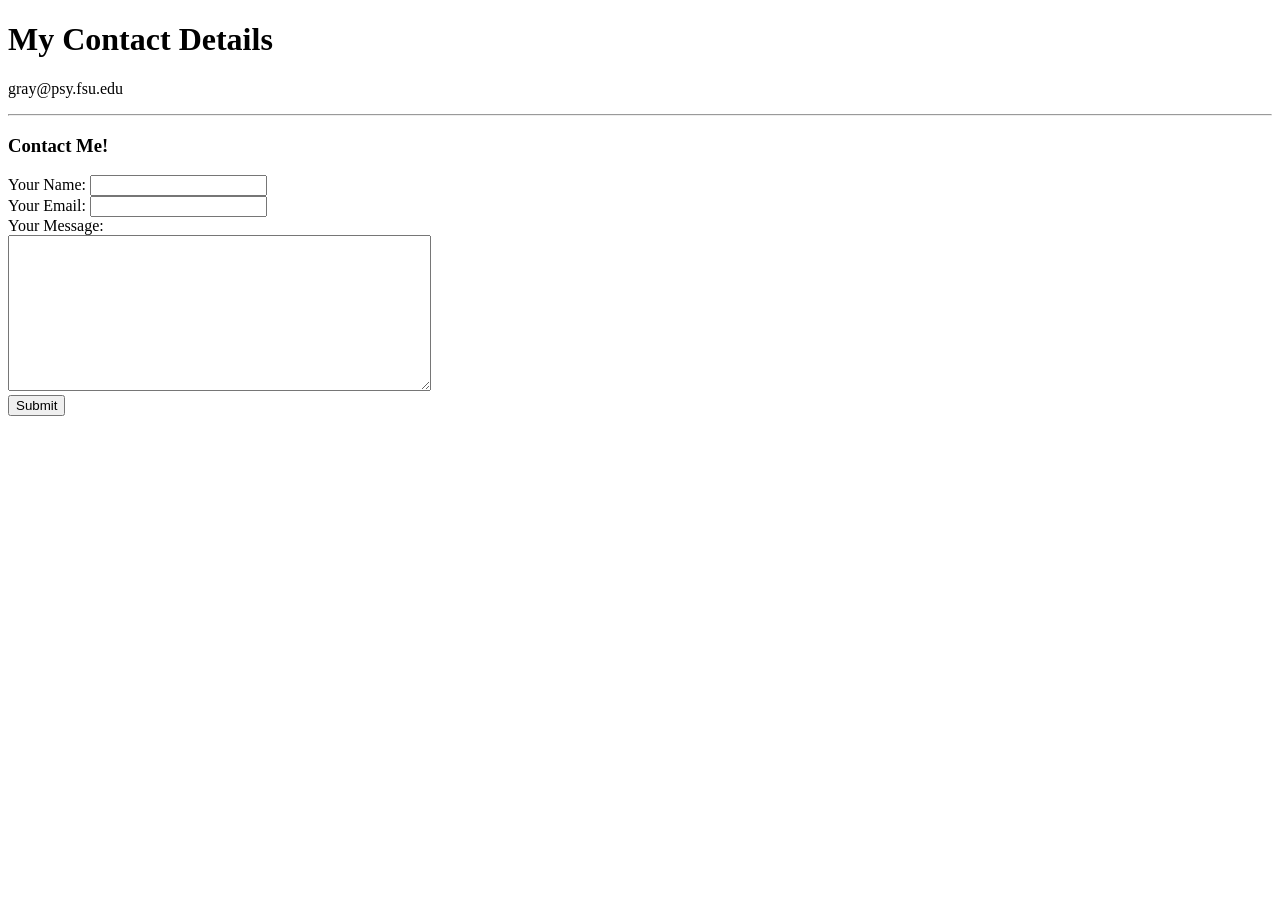
==== contact-me.html @ 5256b27b "Added Initial Resume Website Files" ====
<!DOCTYPE html>
<html lang="en" dir="ltr">
  <head>
    <meta charset="utf-8">
    <title>Nick's Contact Info</title>
  </head>
  <body>
    <h1>My Contact Details</h1>
    <p>gray@psy.fsu.edu</p>
    <!--<p>555-555-5555</p>-->
    <hr>

    <h3>Contact Me!</h3>
    <form action="mailto:gray@psy.fsu.edu" method="post" enctype="text/plain">
      <label for="">Your Name:</label>
      <input type="text" name="yourName" value="">
      <br>
      <label for="">Your Email:</label>
      <input type="email" name="yourEmail" value="">
      <br>
      <label for="">Your Message:</label>
      <br>
      <textarea name="yourMessage" rows="10" cols="50"></textarea>
      <br>
      <input type="submit" name="">
    </form>
  </body>
</html>
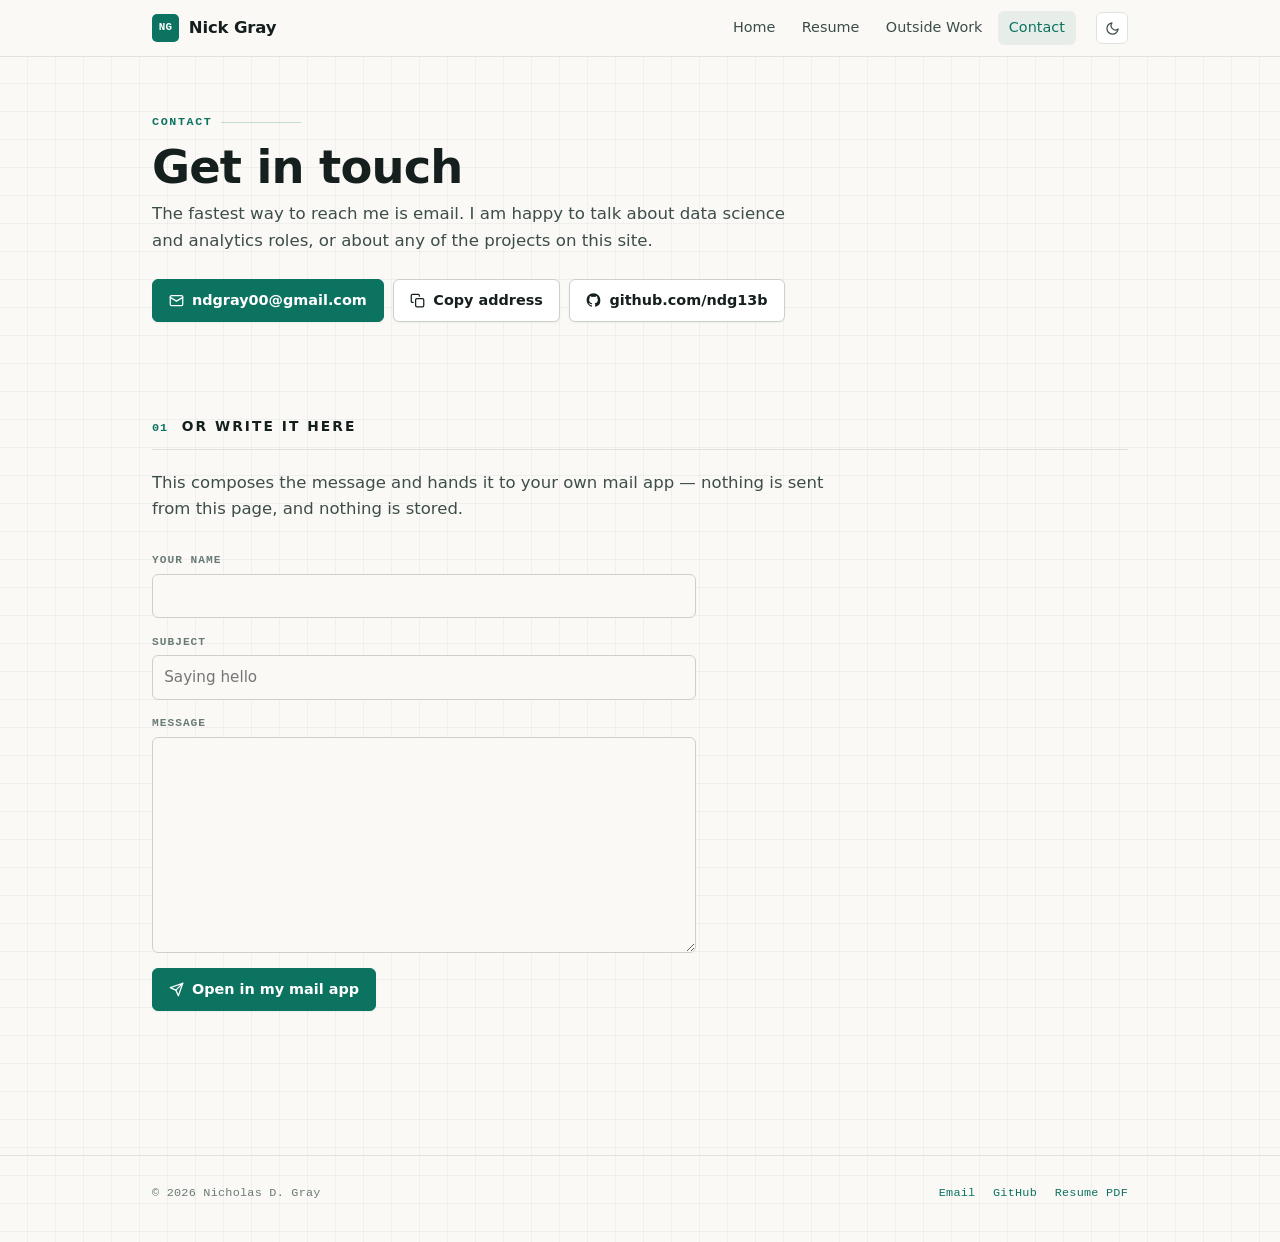
==== commit fe58f7b2: "Rebuild site around a data-driven resume page Replace the placeholder-era site with four pages shari" ====
--- a/contact-me.html
+++ b/contact-me.html
@@ -1,28 +1,157 @@
-<!DOCTYPE html>
-<html lang="en" dir="ltr">
-  <head>
-    <meta charset="utf-8">
-    <title>Nick's Contact Info</title>
-  </head>
-  <body>
-    <h1>My Contact Details</h1>
-    <p>gray@psy.fsu.edu</p>
-    <!--<p>555-555-5555</p>-->
-    <hr>
-
-    <h3>Contact Me!</h3>
-    <form action="mailto:gray@psy.fsu.edu" method="post" enctype="text/plain">
-      <label for="">Your Name:</label>
-      <input type="text" name="yourName" value="">
-      <br>
-      <label for="">Your Email:</label>
-      <input type="email" name="yourEmail" value="">
-      <br>
-      <label for="">Your Message:</label>
-      <br>
-      <textarea name="yourMessage" rows="10" cols="50"></textarea>
-      <br>
-      <input type="submit" name="">
-    </form>
-  </body>
-</html>
+<!DOCTYPE html>
+<html lang="en">
+
+<head>
+  <meta charset="utf-8">
+  <meta name="viewport" content="width=device-width, initial-scale=1">
+  <title>Contact — Nick Gray</title>
+  <meta name="description" content="Get in touch with Nicholas D. Gray, Ph.D., data scientist in the St. Louis area.">
+  <meta name="color-scheme" content="light dark">
+  <link rel="stylesheet" href="assets/style.css">
+  <link rel="icon" href="data:image/svg+xml,<svg xmlns='http://www.w3.org/2000/svg' viewBox='0 0 32 32'><rect width='32' height='32' rx='7' fill='%230d7361'/><text x='16' y='22' font-family='monospace' font-size='15' font-weight='700' fill='white' text-anchor='middle'>NG</text></svg>">
+  <script>
+    (function () {
+      try {
+        var saved = localStorage.getItem('theme');
+        if (saved === 'dark' || saved === 'light') {
+          document.documentElement.setAttribute('data-theme', saved);
+        }
+      } catch (err) { /* private mode: fall back to the system theme */ }
+    })();
+  </script>
+</head>
+
+<body>
+  <a class="skip-link" href="#main">Skip to content</a>
+  <header class="masthead">
+    <div class="wrap masthead__inner">
+      <a class="brand" href="index.html">
+        <span class="brand__mark" aria-hidden="true">NG</span>
+        <span>Nick Gray</span>
+      </a>
+      <nav class="nav" aria-label="Main">
+        <a href="index.html">Home</a>
+        <a href="resume.html">Resume</a>
+        <a href="hobbies.html">Outside Work</a>
+        <a href="contact-me.html" aria-current="page">Contact</a>
+      </nav>
+      <button class="theme-toggle" type="button" id="theme-toggle"
+              aria-label="Switch between light and dark theme">
+        <svg class="icon-moon" viewBox="0 0 24 24" fill="none" stroke="currentColor" stroke-width="2" stroke-linecap="round" stroke-linejoin="round" aria-hidden="true"><path d="M21 12.8A9 9 0 1 1 11.2 3a7 7 0 0 0 9.8 9.8Z"/></svg>
+        <svg class="icon-sun" viewBox="0 0 24 24" fill="none" stroke="currentColor" stroke-width="2" stroke-linecap="round" stroke-linejoin="round" aria-hidden="true"><circle cx="12" cy="12" r="4"/><path d="M12 2v2M12 20v2M4.9 4.9l1.4 1.4M17.7 17.7l1.4 1.4M2 12h2M20 12h2M4.9 19.1l1.4-1.4M17.7 6.3l1.4-1.4"/></svg>
+      </button>
+    </div>
+  </header>
+
+  <main id="main">
+    <section class="wrap hero">
+      <p class="eyebrow">Contact</p>
+      <h1>Get in touch</h1>
+      <p class="hero__summary">The fastest way to reach me is email. I am happy to talk about data science
+        and analytics roles, or about any of the projects on this site.</p>
+
+      <div class="btn-row">
+        <a class="btn btn--primary" href="mailto:ndgray00@gmail.com">
+          <svg viewBox="0 0 24 24" fill="none" stroke="currentColor" stroke-width="2" stroke-linecap="round" stroke-linejoin="round" aria-hidden="true"><rect x="2" y="4" width="20" height="16" rx="2"/><path d="m2 7 10 6 10-6"/></svg>
+          ndgray00@gmail.com
+        </a>
+        <button class="btn" type="button" id="copy-email" data-email="ndgray00@gmail.com">
+          <svg viewBox="0 0 24 24" fill="none" stroke="currentColor" stroke-width="2" stroke-linecap="round" stroke-linejoin="round" aria-hidden="true"><rect x="9" y="9" width="13" height="13" rx="2"/><path d="M5 15H4a2 2 0 0 1-2-2V4a2 2 0 0 1 2-2h9a2 2 0 0 1 2 2v1"/></svg>
+          <span id="copy-label">Copy address</span>
+        </button>
+        <a class="btn" href="https://github.com/ndg13b" rel="noopener">
+          <svg viewBox="0 0 24 24" fill="currentColor" aria-hidden="true"><path d="M12 .5C5.73.5.98 5.24.98 11.52c0 4.86 3.15 8.98 7.52 10.44.55.1.75-.24.75-.53 0-.26-.01-1.13-.02-2.05-3.06.66-3.71-1.3-3.71-1.3-.5-1.27-1.22-1.61-1.22-1.61-1-.68.08-.67.08-.67 1.1.08 1.68 1.13 1.68 1.13.98 1.68 2.57 1.2 3.2.92.1-.71.38-1.2.7-1.47-2.44-.28-5.01-1.22-5.01-5.44 0-1.2.43-2.18 1.13-2.95-.11-.28-.49-1.4.11-2.92 0 0 .92-.3 3.02 1.13a10.4 10.4 0 0 1 5.5 0c2.1-1.43 3.02-1.13 3.02-1.13.6 1.52.22 2.64.11 2.92.7.77 1.13 1.75 1.13 2.95 0 4.23-2.58 5.16-5.03 5.43.4.34.75 1 .75 2.03 0 1.47-.02 2.65-.02 3.01 0 .29.2.64.76.53a10.55 10.55 0 0 0 7.51-10.44C23.02 5.24 18.27.5 12 .5Z"/></svg>
+          github.com/ndg13b
+        </a>
+      </div>
+    </section>
+
+    <section class="wrap section">
+      <div class="section__head">
+        <span class="section__num">01</span>
+        <h2>Or write it here</h2>
+      </div>
+      <p class="section__intro">This composes the message and hands it to your own mail app &mdash; nothing is
+        sent from this page, and nothing is stored.</p>
+
+      <form class="form-grid" id="contact-form">
+        <div class="field">
+          <label for="name">Your name</label>
+          <input type="text" id="name" name="name" autocomplete="name">
+        </div>
+        <div class="field">
+          <label for="subject">Subject</label>
+          <input type="text" id="subject" name="subject" placeholder="Saying hello">
+        </div>
+        <div class="field">
+          <label for="message">Message</label>
+          <textarea id="message" name="message" rows="8"></textarea>
+        </div>
+        <div class="btn-row">
+          <button class="btn btn--primary" type="submit">
+            <svg viewBox="0 0 24 24" fill="none" stroke="currentColor" stroke-width="2" stroke-linecap="round" stroke-linejoin="round" aria-hidden="true"><path d="M22 2 11 13"/><path d="M22 2 15 22l-4-9-9-4Z"/></svg>
+            Open in my mail app
+          </button>
+        </div>
+      </form>
+    </section>
+  </main>
+
+  <footer class="footer">
+    <div class="wrap footer__inner">
+      <p>&copy; 2026 Nicholas D. Gray</p>
+      <div class="footer__links">
+        <a href="mailto:ndgray00@gmail.com">Email</a>
+        <a href="https://github.com/ndg13b" rel="noopener">GitHub</a>
+        <a href="assets/Nicholas_Gray_Resume.pdf">Resume&nbsp;PDF</a>
+      </div>
+    </div>
+  </footer>
+
+  <script>
+    (function () {
+      var btn = document.getElementById('theme-toggle');
+      if (btn) {
+        btn.addEventListener('click', function () {
+          var root = document.documentElement;
+          var explicit = root.getAttribute('data-theme');
+          var dark = explicit
+            ? explicit === 'dark'
+            : window.matchMedia('(prefers-color-scheme: dark)').matches;
+          var next = dark ? 'light' : 'dark';
+          root.setAttribute('data-theme', next);
+          try { localStorage.setItem('theme', next); } catch (err) { /* ignore */ }
+        });
+      }
+
+      // Compose a mailto: link rather than posting the form. A form posting to a
+      // mailto: action is unreliable in modern browsers; this is not.
+      var form = document.getElementById('contact-form');
+      if (form) {
+        form.addEventListener('submit', function (event) {
+          event.preventDefault();
+          var name = document.getElementById('name').value.trim();
+          var subject = document.getElementById('subject').value.trim() || 'Hello from your site';
+          var body = document.getElementById('message').value;
+          if (name) { body += '\n\n— ' + name; }
+          window.location.href = 'mailto:ndgray00@gmail.com'
+            + '?subject=' + encodeURIComponent(subject)
+            + '&body=' + encodeURIComponent(body);
+        });
+      }
+
+      var copy = document.getElementById('copy-email');
+      if (copy && navigator.clipboard) {
+        copy.addEventListener('click', function () {
+          navigator.clipboard.writeText(copy.dataset.email).then(function () {
+            var label = document.getElementById('copy-label');
+            label.textContent = 'Copied';
+            setTimeout(function () { label.textContent = 'Copy address'; }, 1800);
+          });
+        });
+      }
+    })();
+  </script>
+</body>
+
+</html>
--- a/assets/style.css
+++ b/assets/style.css
@@ -0,0 +1,1069 @@
+/* ==========================================================================
+   Nicholas D. Gray — site design system
+   "Analyst's notebook": paper ground, graph-grid texture, deep teal accent,
+   monospace reserved for dates, labels, and numbers.
+   ========================================================================== */
+
+/* --- tokens ---------------------------------------------------------- */
+
+:root {
+  --bg:            #faf9f6;
+  --bg-grid:       rgba(22, 43, 40, 0.045);
+  --surface:       #ffffff;
+  --surface-sunk:  #f3f2ed;
+  --text:          #15201e;
+  --text-soft:     #3d4d4a;
+  --muted:         #6a7a76;
+  --border:        #e0e2dc;
+  --border-strong: #cdd1c9;
+
+  --accent:        #0d7361;
+  --accent-hover:  #0a5b4d;
+  --accent-ink:    #ffffff;
+  --accent-wash:   rgba(13, 115, 97, 0.08);
+  --accent-line:   rgba(13, 115, 97, 0.22);
+  --amber:         #a36207;
+  --amber-wash:    rgba(163, 98, 7, 0.10);
+
+  --shadow-sm: 0 1px 2px rgba(21, 32, 30, 0.05);
+  --shadow-md: 0 2px 4px rgba(21, 32, 30, 0.04), 0 8px 24px rgba(21, 32, 30, 0.06);
+  --shadow-lg: 0 4px 8px rgba(21, 32, 30, 0.05), 0 16px 48px rgba(21, 32, 30, 0.09);
+
+  --sans: ui-sans-serif, system-ui, -apple-system, "Segoe UI", Roboto,
+          "Helvetica Neue", Arial, sans-serif;
+  --mono: ui-monospace, SFMono-Regular, "SF Mono", "Cascadia Mono",
+          "JetBrains Mono", Menlo, Consolas, monospace;
+
+  --measure: 68ch;
+  --page: 61rem;
+  --radius: 10px;
+  --radius-sm: 6px;
+}
+
+@media (prefers-color-scheme: dark) {
+  :root:not([data-theme="light"]) {
+    --bg:            #0c1312;
+    --bg-grid:       rgba(160, 220, 210, 0.045);
+    --surface:       #121c1a;
+    --surface-sunk:  #0f1817;
+    --text:          #e7ede9;
+    --text-soft:     #bccac6;
+    --muted:         #8fa39e;
+    --border:        #24322f;
+    --border-strong: #33443f;
+
+    --accent:        #4cc4ab;
+    --accent-hover:  #6fd6c0;
+    --accent-ink:    #06201b;
+    --accent-wash:   rgba(76, 196, 171, 0.11);
+    --accent-line:   rgba(76, 196, 171, 0.28);
+    --amber:         #dda54c;
+    --amber-wash:    rgba(221, 165, 76, 0.12);
+
+    --shadow-sm: 0 1px 2px rgba(0, 0, 0, 0.4);
+    --shadow-md: 0 2px 4px rgba(0, 0, 0, 0.3), 0 8px 24px rgba(0, 0, 0, 0.35);
+    --shadow-lg: 0 4px 8px rgba(0, 0, 0, 0.35), 0 16px 48px rgba(0, 0, 0, 0.45);
+  }
+}
+
+:root[data-theme="dark"] {
+  --bg:            #0c1312;
+  --bg-grid:       rgba(160, 220, 210, 0.045);
+  --surface:       #121c1a;
+  --surface-sunk:  #0f1817;
+  --text:          #e7ede9;
+  --text-soft:     #bccac6;
+  --muted:         #8fa39e;
+  --border:        #24322f;
+  --border-strong: #33443f;
+
+  --accent:        #4cc4ab;
+  --accent-hover:  #6fd6c0;
+  --accent-ink:    #06201b;
+  --accent-wash:   rgba(76, 196, 171, 0.11);
+  --accent-line:   rgba(76, 196, 171, 0.28);
+  --amber:         #dda54c;
+  --amber-wash:    rgba(221, 165, 76, 0.12);
+
+  --shadow-sm: 0 1px 2px rgba(0, 0, 0, 0.4);
+  --shadow-md: 0 2px 4px rgba(0, 0, 0, 0.3), 0 8px 24px rgba(0, 0, 0, 0.35);
+  --shadow-lg: 0 4px 8px rgba(0, 0, 0, 0.35), 0 16px 48px rgba(0, 0, 0, 0.45);
+}
+
+/* --- base ------------------------------------------------------------ */
+
+*, *::before, *::after { box-sizing: border-box; }
+
+html { -webkit-text-size-adjust: 100%; scroll-behavior: smooth; }
+
+@media (prefers-reduced-motion: reduce) {
+  html { scroll-behavior: auto; }
+  *, *::before, *::after {
+    animation-duration: 0.001ms !important;
+    animation-iteration-count: 1 !important;
+    transition-duration: 0.001ms !important;
+  }
+}
+
+body {
+  margin: 0;
+  background-color: var(--bg);
+  background-image:
+    linear-gradient(var(--bg-grid) 1px, transparent 1px),
+    linear-gradient(90deg, var(--bg-grid) 1px, transparent 1px);
+  background-size: 28px 28px;
+  background-position: -1px -1px;
+  color: var(--text);
+  font-family: var(--sans);
+  font-size: 16.5px;
+  line-height: 1.62;
+  -webkit-font-smoothing: antialiased;
+  text-rendering: optimizeLegibility;
+}
+
+h1, h2, h3, h4 {
+  margin: 0;
+  line-height: 1.2;
+  letter-spacing: -0.018em;
+  font-weight: 640;
+}
+
+p { margin: 0 0 1em; max-width: var(--measure); }
+p:last-child { margin-bottom: 0; }
+
+a {
+  color: var(--accent);
+  text-decoration-color: var(--accent-line);
+  text-underline-offset: 3px;
+  transition: color 0.15s ease, text-decoration-color 0.15s ease;
+}
+a:hover { color: var(--accent-hover); text-decoration-color: currentColor; }
+
+:focus-visible {
+  outline: 2px solid var(--accent);
+  outline-offset: 3px;
+  border-radius: 3px;
+}
+
+hr {
+  border: 0;
+  border-top: 1px solid var(--border);
+  margin: 2.5rem 0;
+}
+
+::selection { background: var(--accent-wash); }
+
+.skip-link {
+  position: absolute;
+  left: -9999px;
+  top: 0;
+  background: var(--accent);
+  color: var(--accent-ink);
+  padding: 0.6rem 1rem;
+  border-radius: 0 0 var(--radius-sm) 0;
+  z-index: 100;
+}
+.skip-link:focus { left: 0; }
+
+/* --- layout ---------------------------------------------------------- */
+
+.wrap {
+  width: min(100% - 2.5rem, var(--page));
+  margin-inline: auto;
+}
+
+main { padding-bottom: 5rem; }
+
+/* --- masthead -------------------------------------------------------- */
+
+.masthead {
+  position: sticky;
+  top: 0;
+  z-index: 20;
+  background: color-mix(in srgb, var(--bg) 88%, transparent);
+  backdrop-filter: saturate(1.6) blur(10px);
+  -webkit-backdrop-filter: saturate(1.6) blur(10px);
+  border-bottom: 1px solid var(--border);
+}
+
+.masthead__inner {
+  display: flex;
+  align-items: center;
+  gap: 1.25rem;
+  min-height: 3.5rem;
+}
+
+.brand {
+  display: inline-flex;
+  align-items: center;
+  gap: 0.6rem;
+  font-weight: 660;
+  letter-spacing: -0.01em;
+  color: var(--text);
+  text-decoration: none;
+  margin-right: auto;
+}
+.brand:hover { color: var(--text); }
+.brand__mark {
+  display: grid;
+  place-items: center;
+  width: 1.7rem;
+  height: 1.7rem;
+  border-radius: 5px;
+  background: var(--accent);
+  color: var(--accent-ink);
+  font-family: var(--mono);
+  font-size: 0.68rem;
+  font-weight: 700;
+  letter-spacing: 0.02em;
+}
+
+.nav {
+  display: flex;
+  align-items: center;
+  gap: 0.25rem;
+  flex-wrap: wrap;
+}
+
+.nav a {
+  display: inline-block;
+  padding: 0.35rem 0.7rem;
+  border-radius: var(--radius-sm);
+  font-size: 0.9rem;
+  font-weight: 520;
+  color: var(--text-soft);
+  text-decoration: none;
+  transition: background 0.15s ease, color 0.15s ease;
+}
+.nav a:hover { background: var(--accent-wash); color: var(--accent); }
+.nav a[aria-current="page"] {
+  color: var(--accent);
+  background: var(--accent-wash);
+}
+
+.theme-toggle {
+  display: grid;
+  place-items: center;
+  width: 2rem;
+  height: 2rem;
+  padding: 0;
+  border: 1px solid var(--border);
+  border-radius: var(--radius-sm);
+  background: var(--surface);
+  color: var(--text-soft);
+  cursor: pointer;
+  transition: border-color 0.15s ease, color 0.15s ease;
+}
+.theme-toggle:hover { border-color: var(--accent); color: var(--accent); }
+.theme-toggle svg { width: 15px; height: 15px; display: block; }
+.theme-toggle .icon-sun { display: none; }
+:root[data-theme="dark"] .theme-toggle .icon-sun { display: block; }
+:root[data-theme="dark"] .theme-toggle .icon-moon { display: none; }
+@media (prefers-color-scheme: dark) {
+  :root:not([data-theme="light"]) .theme-toggle .icon-sun { display: block; }
+  :root:not([data-theme="light"]) .theme-toggle .icon-moon { display: none; }
+}
+
+/* --- hero ------------------------------------------------------------ */
+
+.hero { padding: 3.5rem 0 2.75rem; }
+
+.hero__grid {
+  display: grid;
+  grid-template-columns: auto 1fr;
+  gap: 1.75rem;
+  align-items: start;
+}
+
+.monogram {
+  display: grid;
+  place-items: center;
+  width: 5.5rem;
+  height: 5.5rem;
+  border-radius: 14px;
+  background:
+    linear-gradient(145deg,
+      color-mix(in srgb, var(--accent) 92%, white 8%),
+      var(--accent-hover));
+  color: var(--accent-ink);
+  font-family: var(--mono);
+  font-size: 1.85rem;
+  font-weight: 700;
+  letter-spacing: 0.01em;
+  box-shadow: var(--shadow-md);
+  position: relative;
+  overflow: hidden;
+  flex: none;
+}
+.monogram::after {
+  content: "";
+  position: absolute;
+  inset: 0;
+  background-image:
+    linear-gradient(rgba(255,255,255,0.10) 1px, transparent 1px),
+    linear-gradient(90deg, rgba(255,255,255,0.10) 1px, transparent 1px);
+  background-size: 11px 11px;
+}
+
+.eyebrow {
+  font-family: var(--mono);
+  font-size: 0.73rem;
+  font-weight: 600;
+  letter-spacing: 0.14em;
+  text-transform: uppercase;
+  color: var(--accent);
+  margin: 0 0 0.5rem;
+  display: flex;
+  align-items: center;
+  gap: 0.55rem;
+}
+.eyebrow::after {
+  content: "";
+  height: 1px;
+  flex: 1;
+  max-width: 5rem;
+  background: var(--accent-line);
+}
+
+.hero h1 {
+  font-size: clamp(2rem, 5.2vw, 2.9rem);
+  margin-bottom: 0.35rem;
+}
+
+.hero__role {
+  font-size: 1.08rem;
+  color: var(--text-soft);
+  font-weight: 520;
+  margin-bottom: 1.1rem;
+}
+.hero__role strong { color: var(--text); font-weight: 620; }
+
+.hero__summary {
+  font-size: 1.04rem;
+  color: var(--text-soft);
+  max-width: 60ch;
+  margin-bottom: 1.5rem;
+}
+
+.availability {
+  display: inline-flex;
+  align-items: center;
+  gap: 0.5rem;
+  font-family: var(--mono);
+  font-size: 0.76rem;
+  letter-spacing: 0.03em;
+  color: var(--text-soft);
+  background: var(--surface);
+  border: 1px solid var(--border);
+  border-radius: 100px;
+  padding: 0.3rem 0.85rem 0.3rem 0.7rem;
+  margin-bottom: 1.25rem;
+}
+.availability .dot {
+  width: 7px;
+  height: 7px;
+  border-radius: 50%;
+  background: var(--accent);
+  box-shadow: 0 0 0 3px var(--accent-wash);
+  animation: pulse 2.6s ease-in-out infinite;
+}
+@keyframes pulse {
+  0%, 100% { box-shadow: 0 0 0 3px var(--accent-wash); }
+  50%      { box-shadow: 0 0 0 6px transparent; }
+}
+
+/* --- contact rail ---------------------------------------------------- */
+
+.contact-rail {
+  display: flex;
+  flex-wrap: wrap;
+  gap: 0.5rem 1.4rem;
+  font-size: 0.92rem;
+  padding: 0;
+  margin: 0;
+  list-style: none;
+}
+.contact-rail li {
+  display: inline-flex;
+  align-items: center;
+  gap: 0.45rem;
+  color: var(--text-soft);
+}
+.contact-rail svg {
+  width: 14px;
+  height: 14px;
+  flex: none;
+  color: var(--muted);
+}
+.contact-rail a { text-decoration: none; }
+.contact-rail a:hover { text-decoration: underline; }
+
+/* --- stat strip ------------------------------------------------------ */
+
+.stats {
+  display: grid;
+  grid-template-columns: repeat(auto-fit, minmax(9rem, 1fr));
+  gap: 1px;
+  background: var(--border);
+  border: 1px solid var(--border);
+  border-radius: var(--radius);
+  overflow: hidden;
+  margin: 2.5rem 0 0;
+  box-shadow: var(--shadow-sm);
+}
+
+.stat {
+  background: var(--surface);
+  padding: 1rem 1.15rem;
+}
+.stat__value {
+  font-family: var(--mono);
+  font-size: 1.4rem;
+  font-weight: 680;
+  letter-spacing: -0.02em;
+  color: var(--accent);
+  line-height: 1.1;
+}
+.stat__label {
+  font-size: 0.78rem;
+  color: var(--muted);
+  margin-top: 0.25rem;
+  letter-spacing: 0.005em;
+}
+
+/* --- sections -------------------------------------------------------- */
+
+.section { padding-top: 3.25rem; }
+
+.section__head {
+  display: flex;
+  align-items: baseline;
+  gap: 0.85rem;
+  margin-bottom: 1.6rem;
+  padding-bottom: 0.7rem;
+  border-bottom: 1px solid var(--border);
+}
+
+.section__num {
+  font-family: var(--mono);
+  font-size: 0.74rem;
+  font-weight: 620;
+  color: var(--accent);
+  letter-spacing: 0.08em;
+  flex: none;
+}
+
+.section__head h2 {
+  font-size: 0.86rem;
+  font-weight: 640;
+  letter-spacing: 0.15em;
+  text-transform: uppercase;
+  color: var(--text);
+  margin-right: auto;
+}
+
+.section__aside {
+  font-family: var(--mono);
+  font-size: 0.74rem;
+  color: var(--muted);
+  letter-spacing: 0.03em;
+  text-align: right;
+}
+.section__aside a { text-decoration: none; }
+.section__aside a:hover { text-decoration: underline; }
+
+.section__intro {
+  color: var(--text-soft);
+  margin-top: -0.4rem;
+  margin-bottom: 1.75rem;
+}
+
+/* --- timeline -------------------------------------------------------- */
+
+.timeline { position: relative; }
+
+.job {
+  position: relative;
+  padding-left: 5.5rem;
+  padding-bottom: 2.25rem;
+}
+.job:last-child { padding-bottom: 0; }
+
+/* the rail */
+.job::before {
+  content: "";
+  position: absolute;
+  left: 3.55rem;
+  top: 0.72rem;
+  bottom: -0.5rem;
+  width: 1px;
+  background: linear-gradient(var(--border-strong), var(--border));
+}
+.job:last-child::before { display: none; }
+
+/* the node */
+.job::after {
+  content: "";
+  position: absolute;
+  left: calc(3.55rem - 3.5px);
+  top: 0.5rem;
+  width: 8px;
+  height: 8px;
+  border-radius: 50%;
+  background: var(--bg);
+  border: 2px solid var(--border-strong);
+  transition: border-color 0.2s ease, background 0.2s ease;
+}
+.job--current::after {
+  background: var(--accent);
+  border-color: var(--accent);
+  box-shadow: 0 0 0 4px var(--accent-wash);
+}
+.job:hover::after { border-color: var(--accent); }
+
+.job__year {
+  position: absolute;
+  left: 0;
+  top: 0.16rem;
+  width: 2.9rem;
+  text-align: right;
+  font-family: var(--mono);
+  font-size: 0.83rem;
+  font-weight: 620;
+  color: var(--muted);
+  letter-spacing: -0.01em;
+}
+.job--current .job__year { color: var(--accent); }
+
+.job__head {
+  display: flex;
+  flex-wrap: wrap;
+  align-items: baseline;
+  gap: 0.25rem 0.9rem;
+  margin-bottom: 0.15rem;
+}
+
+.job__role {
+  font-size: 1.08rem;
+  font-weight: 640;
+  margin-right: auto;
+}
+
+.job__dates {
+  font-family: var(--mono);
+  font-size: 0.76rem;
+  color: var(--muted);
+  letter-spacing: 0.01em;
+  white-space: nowrap;
+}
+
+.job__org {
+  font-size: 0.94rem;
+  color: var(--text-soft);
+  margin-bottom: 0.7rem;
+}
+.job__org .sep { color: var(--border-strong); margin: 0 0.4rem; }
+.job__org .place { color: var(--muted); }
+
+.job ul {
+  margin: 0;
+  padding: 0;
+  list-style: none;
+}
+.job li {
+  position: relative;
+  padding-left: 1.1rem;
+  margin-bottom: 0.45rem;
+  color: var(--text-soft);
+  max-width: var(--measure);
+}
+.job li:last-child { margin-bottom: 0; }
+.job li::before {
+  content: "";
+  position: absolute;
+  left: 0;
+  top: 0.72em;
+  width: 5px;
+  height: 1px;
+  background: var(--accent);
+  opacity: 0.7;
+}
+
+/* --- skills ---------------------------------------------------------- */
+
+/* Two columns on desktop, one on narrow. With four skill groups this lands a
+   balanced 2x2 rather than 3 + a stranded fourth. */
+.skill-grid {
+  display: grid;
+  grid-template-columns: repeat(auto-fit, minmax(min(100%, 22rem), 1fr));
+  gap: 1.5rem 2rem;
+}
+
+.skill-group h3 {
+  font-family: var(--mono);
+  font-size: 0.72rem;
+  font-weight: 620;
+  letter-spacing: 0.1em;
+  text-transform: uppercase;
+  color: var(--muted);
+  margin-bottom: 0.7rem;
+  padding-bottom: 0.4rem;
+  border-bottom: 1px dashed var(--border);
+}
+
+.chips {
+  display: flex;
+  flex-wrap: wrap;
+  gap: 0.4rem;
+  list-style: none;
+  margin: 0;
+  padding: 0;
+}
+
+.chip {
+  display: inline-flex;
+  align-items: center;
+  gap: 0.4rem;
+  font-size: 0.855rem;
+  line-height: 1.35;
+  padding: 0.24rem 0.6rem;
+  border: 1px solid var(--border);
+  border-radius: var(--radius-sm);
+  background: var(--surface);
+  color: var(--text-soft);
+  transition: border-color 0.15s ease, color 0.15s ease;
+}
+.chip:hover { border-color: var(--accent-line); color: var(--text); }
+
+.chip--advanced {
+  border-color: var(--accent-line);
+  background: var(--accent-wash);
+  color: var(--text);
+}
+.chip__level {
+  font-family: var(--mono);
+  font-size: 0.64rem;
+  letter-spacing: 0.06em;
+  text-transform: uppercase;
+  color: var(--accent);
+  font-weight: 620;
+}
+
+/* --- projects -------------------------------------------------------- */
+
+.project-grid {
+  display: grid;
+  grid-template-columns: repeat(auto-fit, minmax(17.5rem, 1fr));
+  gap: 1.1rem;
+}
+
+.project {
+  display: flex;
+  flex-direction: column;
+  background: var(--surface);
+  border: 1px solid var(--border);
+  border-radius: var(--radius);
+  padding: 1.2rem 1.3rem 1.1rem;
+  box-shadow: var(--shadow-sm);
+  transition: transform 0.18s ease, box-shadow 0.18s ease, border-color 0.18s ease;
+}
+.project:hover {
+  transform: translateY(-2px);
+  box-shadow: var(--shadow-md);
+  border-color: var(--accent-line);
+}
+
+.project__head {
+  display: flex;
+  align-items: center;
+  gap: 0.55rem;
+  margin-bottom: 0.55rem;
+}
+
+.project__name {
+  font-family: var(--mono);
+  font-size: 1rem;
+  font-weight: 660;
+  letter-spacing: -0.01em;
+  margin-right: auto;
+}
+.project__name a { text-decoration: none; color: var(--text); }
+.project__name a:hover { color: var(--accent); }
+
+.lang {
+  display: inline-flex;
+  align-items: center;
+  gap: 0.35rem;
+  font-family: var(--mono);
+  font-size: 0.68rem;
+  color: var(--muted);
+  letter-spacing: 0.02em;
+  white-space: nowrap;
+}
+.lang .dot { width: 7px; height: 7px; border-radius: 50%; flex: none; }
+.lang[data-lang="Python"]     .dot { background: #3572A5; }
+.lang[data-lang="JavaScript"] .dot { background: #d9a520; }
+
+.project__blurb {
+  font-size: 0.9rem;
+  color: var(--text-soft);
+  margin-bottom: 0.9rem;
+  max-width: none;
+}
+.project__blurb em { color: var(--text); font-style: italic; }
+
+.project__tags {
+  display: flex;
+  flex-wrap: wrap;
+  gap: 0.3rem;
+  list-style: none;
+  margin: 0 0 1rem;
+  padding: 0;
+}
+.project__tags li {
+  font-family: var(--mono);
+  font-size: 0.67rem;
+  letter-spacing: 0.02em;
+  color: var(--muted);
+  background: var(--surface-sunk);
+  border-radius: 4px;
+  padding: 0.12rem 0.42rem;
+}
+
+.project__links {
+  display: flex;
+  flex-wrap: wrap;
+  gap: 0.4rem 1rem;
+  margin-top: auto;
+  padding-top: 0.15rem;
+  font-size: 0.85rem;
+}
+.project__links a {
+  display: inline-flex;
+  align-items: center;
+  gap: 0.35rem;
+  text-decoration: none;
+  font-weight: 540;
+}
+.project__links a:hover { text-decoration: underline; }
+.project__links svg { width: 13px; height: 13px; flex: none; }
+
+/* --- education ------------------------------------------------------- */
+
+.edu-list { list-style: none; margin: 0; padding: 0; }
+
+.edu {
+  display: grid;
+  grid-template-columns: 3.6rem 1fr;
+  gap: 0 1.25rem;
+  padding: 0.85rem 0;
+  border-bottom: 1px dashed var(--border);
+}
+.edu:last-child { border-bottom: 0; }
+
+.edu__year {
+  font-family: var(--mono);
+  font-size: 0.83rem;
+  font-weight: 620;
+  color: var(--muted);
+  padding-top: 0.12rem;
+}
+.edu__degree { font-weight: 600; }
+.edu__school { font-size: 0.92rem; color: var(--text-soft); }
+.edu__note {
+  font-size: 0.87rem;
+  color: var(--muted);
+  font-style: italic;
+  margin-top: 0.15rem;
+}
+
+.coursework {
+  margin-top: 1.1rem;
+  padding: 0.8rem 1rem;
+  background: var(--surface-sunk);
+  border-left: 2px solid var(--accent-line);
+  border-radius: 0 var(--radius-sm) var(--radius-sm) 0;
+  font-size: 0.89rem;
+  color: var(--text-soft);
+}
+.coursework strong {
+  font-family: var(--mono);
+  font-size: 0.7rem;
+  letter-spacing: 0.09em;
+  text-transform: uppercase;
+  color: var(--muted);
+  display: block;
+  margin-bottom: 0.2rem;
+  font-weight: 620;
+}
+
+/* --- publications ---------------------------------------------------- */
+
+.pubs { list-style: none; margin: 0; padding: 0; counter-reset: pub; }
+
+.pubs li {
+  position: relative;
+  padding: 0.6rem 0 0.6rem 2.3rem;
+  font-size: 0.92rem;
+  color: var(--text-soft);
+  border-bottom: 1px dashed var(--border);
+  max-width: var(--measure);
+}
+.pubs li:last-child { border-bottom: 0; }
+.pubs li::before {
+  counter-increment: pub;
+  content: "[" counter(pub) "]";
+  position: absolute;
+  left: 0;
+  top: 0.72rem;
+  font-family: var(--mono);
+  font-size: 0.72rem;
+  color: var(--accent);
+  font-weight: 600;
+}
+.pubs em { color: var(--text); }
+
+.pubs-note {
+  margin-top: 1rem;
+  font-size: 0.87rem;
+  color: var(--muted);
+}
+
+/* --- buttons --------------------------------------------------------- */
+
+.btn-row {
+  display: flex;
+  flex-wrap: wrap;
+  gap: 0.6rem;
+  align-items: center;
+}
+
+.btn {
+  display: inline-flex;
+  align-items: center;
+  gap: 0.5rem;
+  padding: 0.55rem 1rem;
+  border-radius: var(--radius-sm);
+  border: 1px solid var(--border-strong);
+  background: var(--surface);
+  color: var(--text);
+  font: inherit;
+  font-size: 0.9rem;
+  font-weight: 560;
+  text-decoration: none;
+  cursor: pointer;
+  box-shadow: var(--shadow-sm);
+  transition: transform 0.15s ease, box-shadow 0.15s ease,
+              border-color 0.15s ease, background 0.15s ease, color 0.15s ease;
+}
+.btn:hover {
+  transform: translateY(-1px);
+  box-shadow: var(--shadow-md);
+  border-color: var(--accent);
+  color: var(--accent);
+}
+.btn svg { width: 15px; height: 15px; flex: none; }
+
+.btn--primary {
+  background: var(--accent);
+  border-color: var(--accent);
+  color: var(--accent-ink);
+}
+.btn--primary:hover {
+  background: var(--accent-hover);
+  border-color: var(--accent-hover);
+  color: var(--accent-ink);
+}
+
+.btn__meta {
+  font-family: var(--mono);
+  font-size: 0.68rem;
+  opacity: 0.72;
+  letter-spacing: 0.02em;
+}
+
+/* --- download bar ---------------------------------------------------- */
+
+.downloads {
+  display: flex;
+  flex-wrap: wrap;
+  align-items: center;
+  gap: 0.85rem 1.1rem;
+  padding: 1.1rem 1.25rem;
+  margin-top: 2.5rem;
+  background: var(--surface);
+  border: 1px solid var(--border);
+  border-radius: var(--radius);
+  box-shadow: var(--shadow-sm);
+}
+.downloads__label {
+  font-family: var(--mono);
+  font-size: 0.72rem;
+  letter-spacing: 0.1em;
+  text-transform: uppercase;
+  color: var(--muted);
+  font-weight: 620;
+  margin-right: auto;
+}
+.downloads__label span { display: block; text-transform: none; letter-spacing: 0.01em; font-size: 0.78rem; color: var(--muted); font-weight: 400; margin-top: 0.15rem; }
+
+/* --- cards / callouts ------------------------------------------------ */
+
+.card {
+  background: var(--surface);
+  border: 1px solid var(--border);
+  border-radius: var(--radius);
+  padding: 1.4rem 1.5rem;
+  box-shadow: var(--shadow-sm);
+}
+
+.two-col {
+  display: grid;
+  grid-template-columns: repeat(auto-fit, minmax(min(100%, 22rem), 1fr));
+  gap: 1.1rem;
+}
+
+/* --- hobbies --------------------------------------------------------- */
+
+.hobby-grid {
+  display: grid;
+  grid-template-columns: repeat(auto-fit, minmax(14rem, 1fr));
+  gap: 1.1rem;
+}
+.hobby {
+  background: var(--surface);
+  border: 1px solid var(--border);
+  border-radius: var(--radius);
+  padding: 1.25rem 1.35rem;
+  box-shadow: var(--shadow-sm);
+  transition: transform 0.18s ease, box-shadow 0.18s ease, border-color 0.18s ease;
+}
+.hobby:hover {
+  transform: translateY(-2px);
+  box-shadow: var(--shadow-md);
+  border-color: var(--accent-line);
+}
+.hobby__icon {
+  display: grid;
+  place-items: center;
+  width: 2.2rem;
+  height: 2.2rem;
+  border-radius: var(--radius-sm);
+  background: var(--accent-wash);
+  color: var(--accent);
+  margin-bottom: 0.75rem;
+}
+.hobby__icon svg { width: 17px; height: 17px; }
+.hobby h3 { font-size: 1rem; margin-bottom: 0.3rem; }
+.hobby p { font-size: 0.9rem; color: var(--text-soft); margin: 0; }
+
+/* --- contact form ---------------------------------------------------- */
+
+.form-grid {
+  display: grid;
+  gap: 0.9rem;
+  max-width: 34rem;
+}
+
+.field { display: grid; gap: 0.3rem; }
+
+.field label {
+  font-family: var(--mono);
+  font-size: 0.7rem;
+  letter-spacing: 0.09em;
+  text-transform: uppercase;
+  color: var(--muted);
+  font-weight: 620;
+}
+
+.field input,
+.field textarea {
+  font: inherit;
+  font-size: 0.95rem;
+  color: var(--text);
+  background: var(--bg);
+  border: 1px solid var(--border-strong);
+  border-radius: var(--radius-sm);
+  padding: 0.55rem 0.7rem;
+  width: 100%;
+  transition: border-color 0.15s ease, box-shadow 0.15s ease;
+}
+.field textarea { resize: vertical; min-height: 8rem; }
+.field input:focus,
+.field textarea:focus {
+  outline: none;
+  border-color: var(--accent);
+  box-shadow: 0 0 0 3px var(--accent-wash);
+}
+
+/* --- footer ---------------------------------------------------------- */
+
+.footer {
+  border-top: 1px solid var(--border);
+  padding: 1.75rem 0 2.5rem;
+  margin-top: 4rem;
+}
+.footer__inner {
+  display: flex;
+  flex-wrap: wrap;
+  gap: 0.6rem 1.5rem;
+  align-items: center;
+  font-family: var(--mono);
+  font-size: 0.74rem;
+  color: var(--muted);
+  letter-spacing: 0.02em;
+}
+.footer__inner p { margin: 0; max-width: none; }
+.footer__links { display: flex; gap: 1.1rem; margin-left: auto; }
+.footer__links a { text-decoration: none; }
+.footer__links a:hover { text-decoration: underline; }
+
+/* --- responsive ------------------------------------------------------ */
+
+@media (max-width: 44rem) {
+  body { font-size: 16px; }
+  .hero { padding: 2.5rem 0 2rem; }
+  .hero__grid { grid-template-columns: 1fr; gap: 1.25rem; }
+  .monogram { width: 4rem; height: 4rem; font-size: 1.35rem; border-radius: 11px; }
+  .job { padding-left: 1.25rem; }
+  .job::before { left: 3px; }
+  .job::after { left: -0.5px; }
+  .job__year {
+    position: static;
+    width: auto;
+    text-align: left;
+    display: block;
+    margin-bottom: 0.15rem;
+  }
+  .section__head { flex-wrap: wrap; }
+  .section__aside { width: 100%; text-align: left; }
+  .edu { grid-template-columns: 1fr; gap: 0.15rem; }
+  .downloads__label { width: 100%; }
+}
+
+/* --- print ----------------------------------------------------------- */
+
+@media print {
+  :root {
+    --bg: #fff; --surface: #fff; --surface-sunk: #fff;
+    --text: #000; --text-soft: #1a1a1a; --muted: #444;
+    --border: #ccc; --border-strong: #999;
+    --accent: #0d7361; --accent-wash: transparent; --accent-line: #0d7361;
+    --shadow-sm: none; --shadow-md: none; --shadow-lg: none;
+  }
+  body {
+    background: #fff;
+    font-size: 10.5pt;
+    line-height: 1.42;
+  }
+  .masthead, .footer, .downloads, .theme-toggle,
+  .availability, .no-print { display: none !important; }
+  main { padding-bottom: 0; }
+  .wrap { width: 100%; }
+  .hero { padding: 0 0 0.6rem; }
+  .section { padding-top: 1.1rem; }
+  .job { padding-bottom: 0.85rem; break-inside: avoid; }
+  .project, .card, .hobby { break-inside: avoid; box-shadow: none; }
+  a { color: #000; text-decoration: none; }
+  .section__head { break-after: avoid; }
+}
